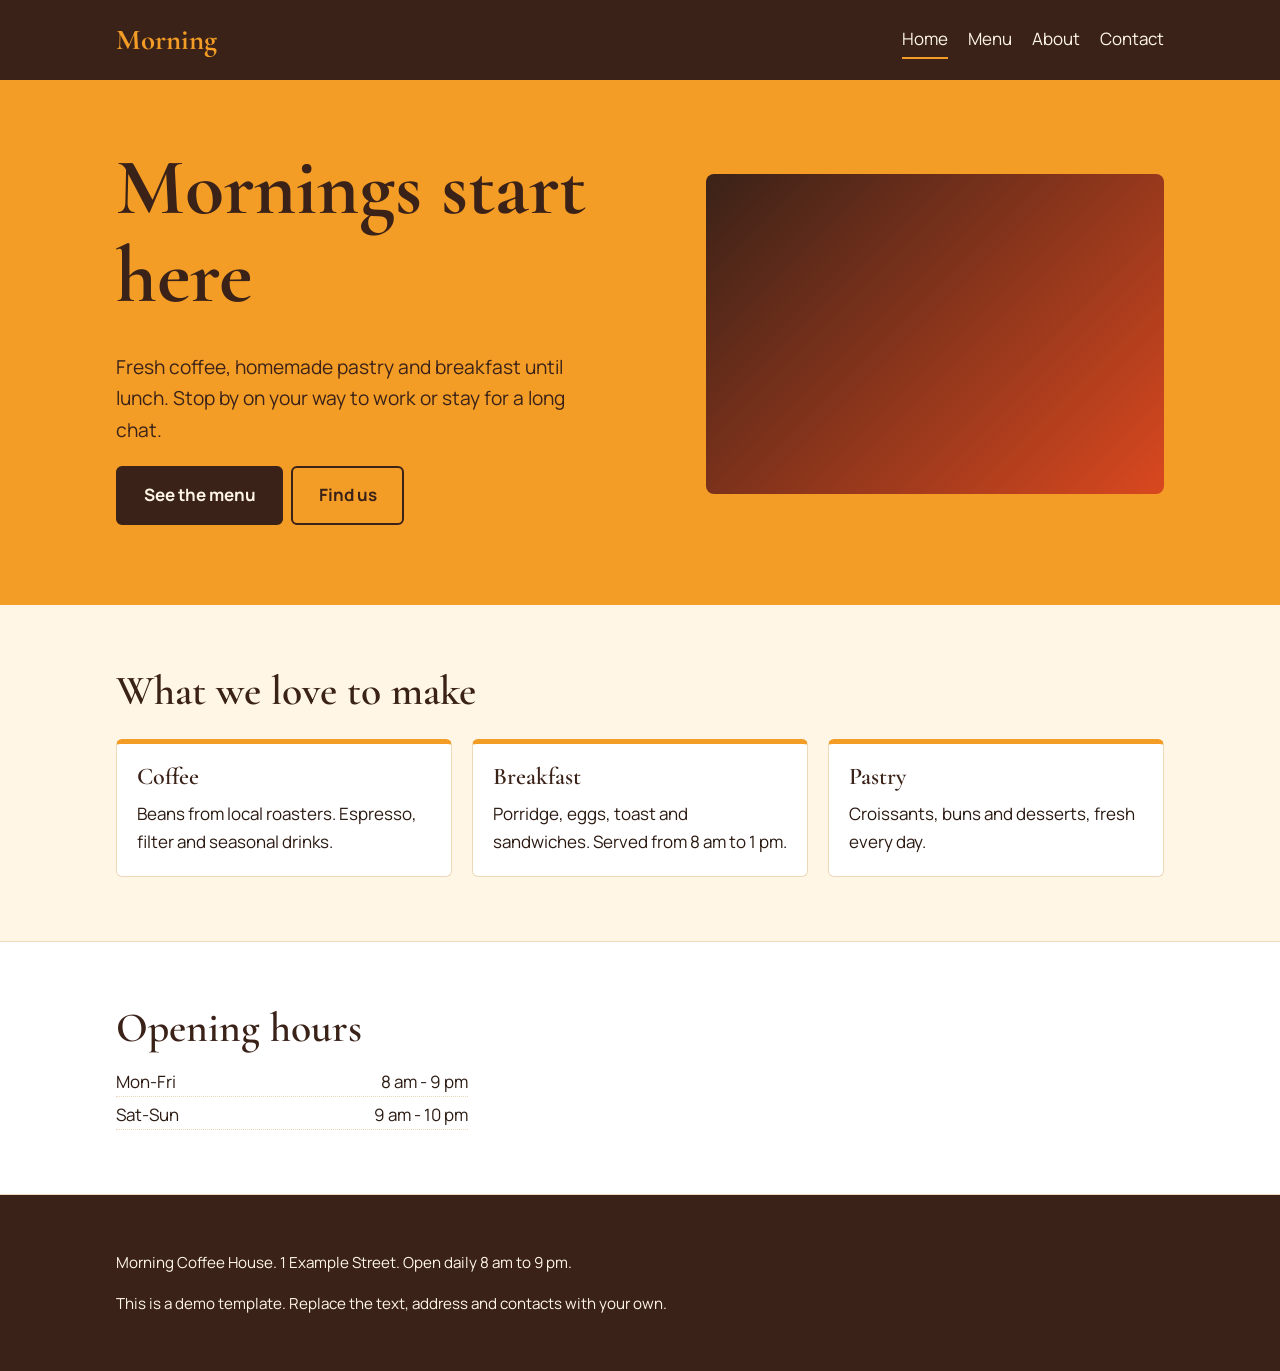
==== index.html @ fd695978 "Add files via upload" ====
<!DOCTYPE html>
<html lang="en">
<head>
  <meta charset="UTF-8">
  <meta name="viewport" content="width=device-width, initial-scale=1">
  <title>Morning Coffee House: coffee and breakfast</title>
  <meta name="description" content="Coffee, fresh pastry and breakfast in the city center. Menu, opening hours and contacts.">
  <link rel="stylesheet" href="style.css">
</head>
<body>
  <header class="site-header"><div class="wrap">
    <a class="logo" href="index.html">Morning</a>
    <nav>
      <a href="index.html" aria-current="page">Home</a>
      <a href="menu.html">Menu</a>
      <a href="about.html">About</a>
      <a href="contacts.html">Contact</a>
    </nav>
  </div></header>
  <main>
    <section class="hero"><div class="wrap">
      <div>
        <h1>Mornings start here</h1>
        <p>Fresh coffee, homemade pastry and breakfast until lunch. Stop by on your way to work or stay for a long chat.</p>
        <a class="btn" href="menu.html">See the menu</a><a class="btn outline" href="contacts.html">Find us</a>
      </div>
      <!-- Replace this block with a photo: <img src="images/hero.jpg" alt="Description"> -->
      <div class="photo" role="img" aria-label="Photo placeholder"></div>
    </div></section>

    <section><div class="wrap">
      <h2>What we love to make</h2>
      <div class="cards">
        <div class="card"><h3>Coffee</h3><p>Beans from local roasters. Espresso, filter and seasonal drinks.</p></div>
        <div class="card"><h3>Breakfast</h3><p>Porridge, eggs, toast and sandwiches. Served from 8 am to 1 pm.</p></div>
        <div class="card"><h3>Pastry</h3><p>Croissants, buns and desserts, fresh every day.</p></div>
      </div>
    </div></section>

    <section class="band"><div class="wrap">
      <h2>Opening hours</h2>
      <div class="hours">
        <div><span>Mon-Fri</span><span>8 am - 9 pm</span></div>
        <div><span>Sat-Sun</span><span>9 am - 10 pm</span></div>
      </div>
    </div></section>
  </main>
  <footer class="site-footer"><div class="wrap">
    <p>Morning Coffee House. 1 Example Street. Open daily 8 am to 9 pm.</p>
    <p>This is a demo template. Replace the text, address and contacts with your own.</p>
  </div></footer>
</body>
</html>
---- style.css ----
/* Fonts are stored in the fonts folder (SIL OFL license, see fonts/OFL-*.txt) */
@font-face {
  font-family: "Cormorant Garamond";
  src: url("fonts/CormorantGaramond-VariableFont_wght.ttf") format("truetype");
  font-weight: 300 700;
  font-style: normal;
  font-display: swap;
}
@font-face {
  font-family: "Manrope";
  src: url("fonts/Manrope-VariableFont_wght.ttf") format("truetype");
  font-weight: 200 800;
  font-style: normal;
  font-display: swap;
}

/* CAFE WEBSITE TEMPLATE. Change colors and fonts here, in the :root block */
:root {
  --dark: #3a2218;    /* coffee brown: header, footer, headings */
  --accent: #f39c26;  /* bright amber: main accent */
  --hot: #d9481f;     /* red-orange: prices, links, small details */
  --paper: #fff6e6;   /* warm page background */
  --white: #ffffff;
  --ink: #2b1a12;     /* text color */
  --line: #ecd9b9;
  --font-head: "Cormorant Garamond", Georgia, serif;
  --font-body: "Manrope", system-ui, sans-serif;
}
* { box-sizing: border-box; }
body { margin: 0; font: 1.0625rem/1.65 var(--font-body); color: var(--ink); background: var(--paper); }
h1, h2, h3 { font-family: var(--font-head); line-height: 1.1; margin: 0 0 .4em; color: var(--dark); }
h1 { font-size: clamp(2.6rem, 8vw, 5rem); font-weight: 700; }
h2 { font-size: clamp(1.8rem, 4vw, 2.6rem); font-weight: 600; }
h3 { font-size: 1.5rem; font-weight: 600; }
a { color: var(--hot); }
:focus-visible { outline: 3px solid var(--hot); outline-offset: 3px; }
.wrap { max-width: 68rem; margin: 0 auto; padding: 0 1.25rem; }

/* Header */
.site-header { background: var(--dark); color: var(--paper); }
.site-header .wrap { display: flex; flex-wrap: wrap; gap: .5rem 2rem; justify-content: space-between; align-items: center; padding-top: 1rem; padding-bottom: 1rem; }
.logo { font-family: var(--font-head); font-size: 1.8rem; font-weight: 700; color: var(--accent); text-decoration: none; }
.site-header nav { display: flex; flex-wrap: wrap; gap: 1.25rem; }
.site-header nav a { color: var(--paper); text-decoration: none; padding: .25rem 0; }
.site-header nav a:hover { color: var(--accent); }
.site-header nav a[aria-current="page"] { border-bottom: 2px solid var(--accent); }

/* Hero on a bright amber background */
.hero { background: var(--accent); color: var(--dark); padding: 4rem 0 5rem; }
.hero .wrap { display: grid; gap: 2.5rem; grid-template-columns: 1.2fr 1fr; align-items: center; }
.hero p { font-size: 1.2rem; max-width: 30rem; }
.page-title { background: var(--accent); padding: 3rem 0; }
.page-title h1 { margin: 0; font-size: clamp(2.2rem, 6vw, 3.8rem); }
.photo { min-height: 20rem; border-radius: 8px; background: linear-gradient(135deg, var(--dark), var(--hot)); }
.photo.small { min-height: 12rem; }
.btn { display: inline-block; padding: .85rem 1.6rem; border: 2px solid var(--dark); border-radius: 6px; background: var(--dark); color: var(--paper); font: inherit; font-weight: 700; text-decoration: none; cursor: pointer; }
.btn:hover { background: var(--hot); border-color: var(--hot); }
.btn.outline { background: transparent; color: var(--dark); margin-left: .5rem; }
.btn.outline:hover { background: var(--dark); color: var(--paper); border-color: var(--dark); }

/* Sections and cards */
section { padding: 4rem 0; }
.cards { display: grid; gap: 1.25rem; grid-template-columns: repeat(auto-fit, minmax(15rem, 1fr)); margin-top: 1.5rem; }
.card { background: var(--white); border: 1px solid var(--line); border-top: 5px solid var(--accent); border-radius: 6px; padding: 1.25rem; }
.card p { margin: 0; }
.band { background: var(--white); border-block: 1px solid var(--line); }
.two { display: grid; gap: 2.5rem; grid-template-columns: 1fr 1fr; align-items: start; }
.hours { display: grid; gap: .25rem; max-width: 22rem; }
.hours div { display: flex; justify-content: space-between; border-bottom: 1px dotted var(--line); }
.team .card h3 { margin-bottom: .1em; }
.team .role { color: var(--hot); font-weight: 600; margin-bottom: .5rem; }

/* Menu */
.menu-group { margin-bottom: 3rem; }
.item { display: flex; gap: 1rem; align-items: baseline; padding: .75rem 0; border-bottom: 1px solid var(--line); }
.item .name { font-weight: 600; }
.item .desc { display: block; font-size: .95rem; opacity: .8; font-weight: 400; }
.item .dots { flex: 1; border-bottom: 2px dotted var(--line); transform: translateY(-4px); }
.item .price { font-weight: 700; white-space: nowrap; color: var(--hot); }

/* Form */
form { display: grid; gap: 1rem; }
label { font-weight: 600; display: grid; gap: .3rem; }
input, textarea { font: inherit; padding: .7rem .8rem; border: 1.5px solid var(--line); border-radius: 6px; background: var(--white); color: var(--ink); }
input:focus, textarea:focus { outline: 3px solid var(--accent); border-color: var(--dark); }
textarea { min-height: 8rem; resize: vertical; }
.map { min-height: 16rem; border-radius: 8px; background: repeating-linear-gradient(45deg, var(--line), var(--line) 12px, var(--paper) 12px, var(--paper) 24px); display: grid; place-items: center; text-align: center; padding: 1rem; font-weight: 600; }

.site-footer { background: var(--dark); color: var(--paper); padding: 2.5rem 0; font-size: .95rem; }
.site-footer a { color: var(--accent); }

@media (max-width: 44rem) {
  .hero .wrap, .two { grid-template-columns: 1fr; }
  .photo { min-height: 12rem; }
  .btn.outline { margin: .75rem 0 0; }
}

/* Documentation page */
.docs h2 { margin-top: 2.5rem; }
.docs ol, .docs ul { padding-left: 1.4rem; }
.docs code { background: var(--white); border: 1px solid var(--line); border-radius: 4px; padding: .1em .35em; font-size: .92em; }
.docs pre { background: var(--dark); color: var(--paper); padding: 1rem; border-radius: 6px; overflow-x: auto; }
.docs pre code { background: none; border: 0; padding: 0; color: inherit; }
.docs table { border-collapse: collapse; width: 100%; background: var(--white); }
.docs th, .docs td { border: 1px solid var(--line); padding: .6rem .8rem; text-align: left; vertical-align: top; }
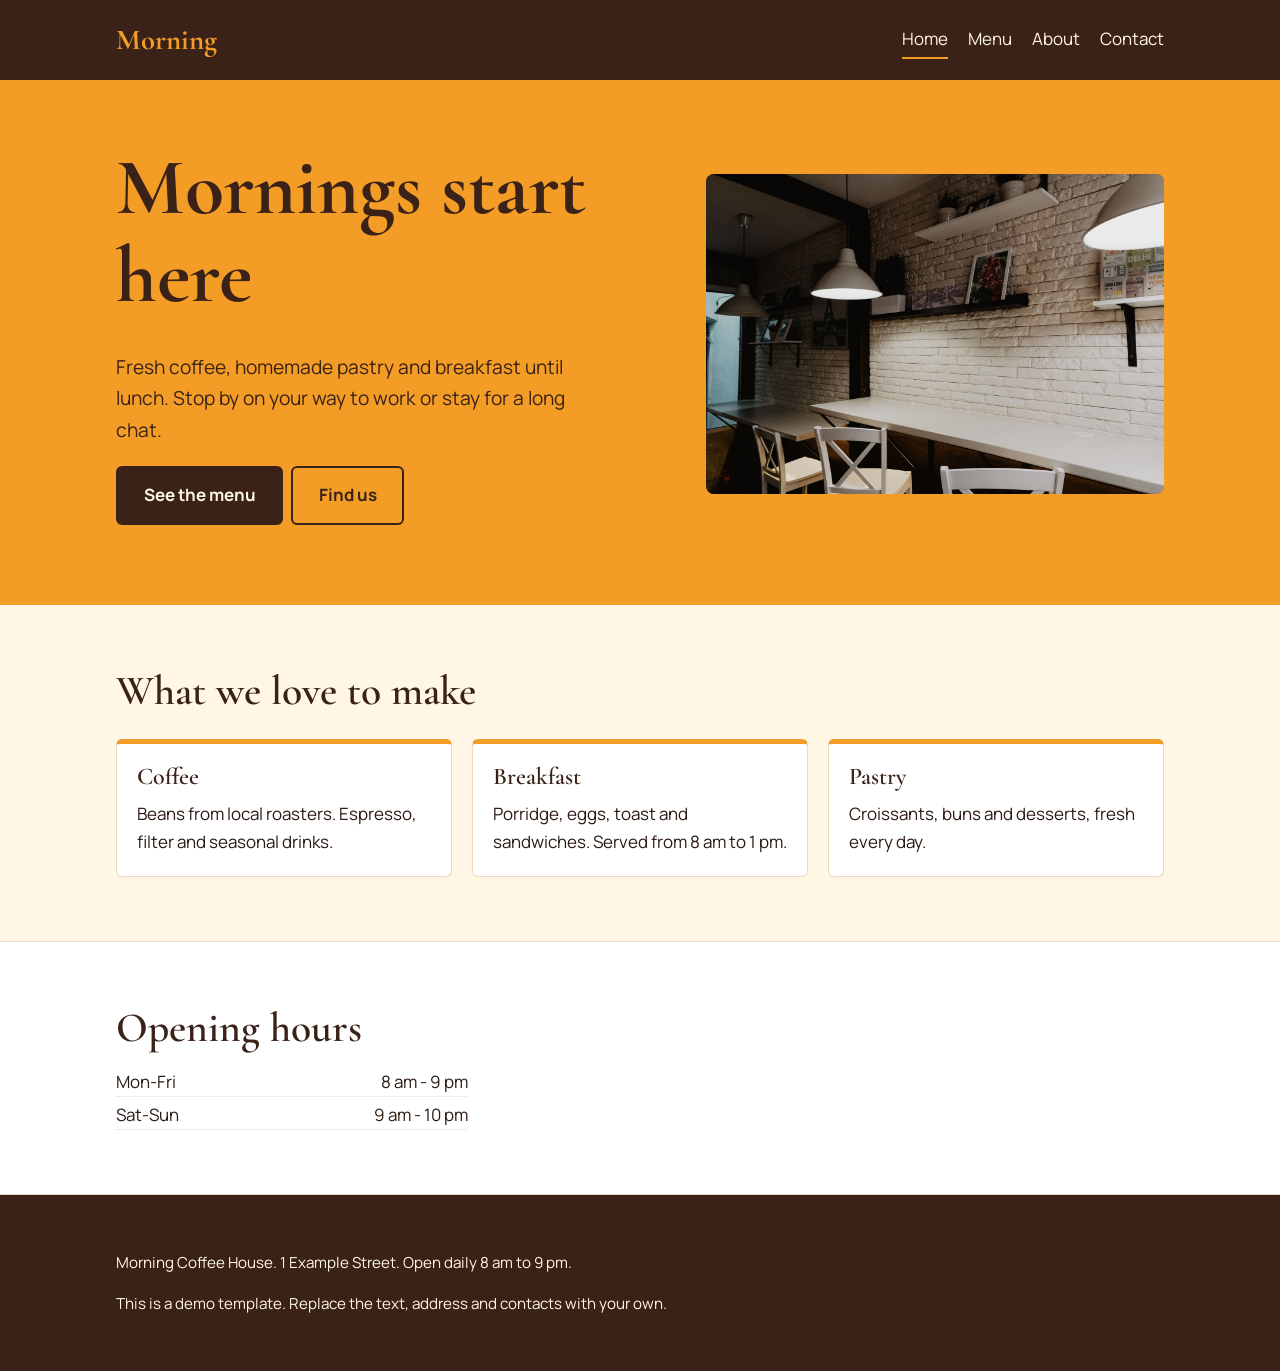
==== commit 6484afb4: "Add files via upload" ====
--- a/index.html
+++ b/index.html
@@ -25,7 +25,7 @@
         <a class="btn" href="menu.html">See the menu</a><a class="btn outline" href="contacts.html">Find us</a>
       </div>
       <!-- Replace this block with a photo: <img src="images/hero.jpg" alt="Description"> -->
-      <div class="photo" role="img" aria-label="Photo placeholder"></div>
+      <div class="photo"><img src="images/hero.jpg" alt="Cafe interior with a white brick wall, pendant lamps and a long white table"></div>
     </div></section>
 
     <section><div class="wrap">
--- a/style.css
+++ b/style.css
@@ -103,3 +103,7 @@
 .docs pre code { background: none; border: 0; padding: 0; color: inherit; }
 .docs table { border-collapse: collapse; width: 100%; background: var(--white); }
 .docs th, .docs td { border: 1px solid var(--line); padding: .6rem .8rem; text-align: left; vertical-align: top; }
+
+/* Photos: an <img> placed inside .photo fills the block and is cropped neatly */
+.photo { position: relative; overflow: hidden; }
+.photo img { position: absolute; inset: 0; width: 100%; height: 100%; object-fit: cover; display: block; }
